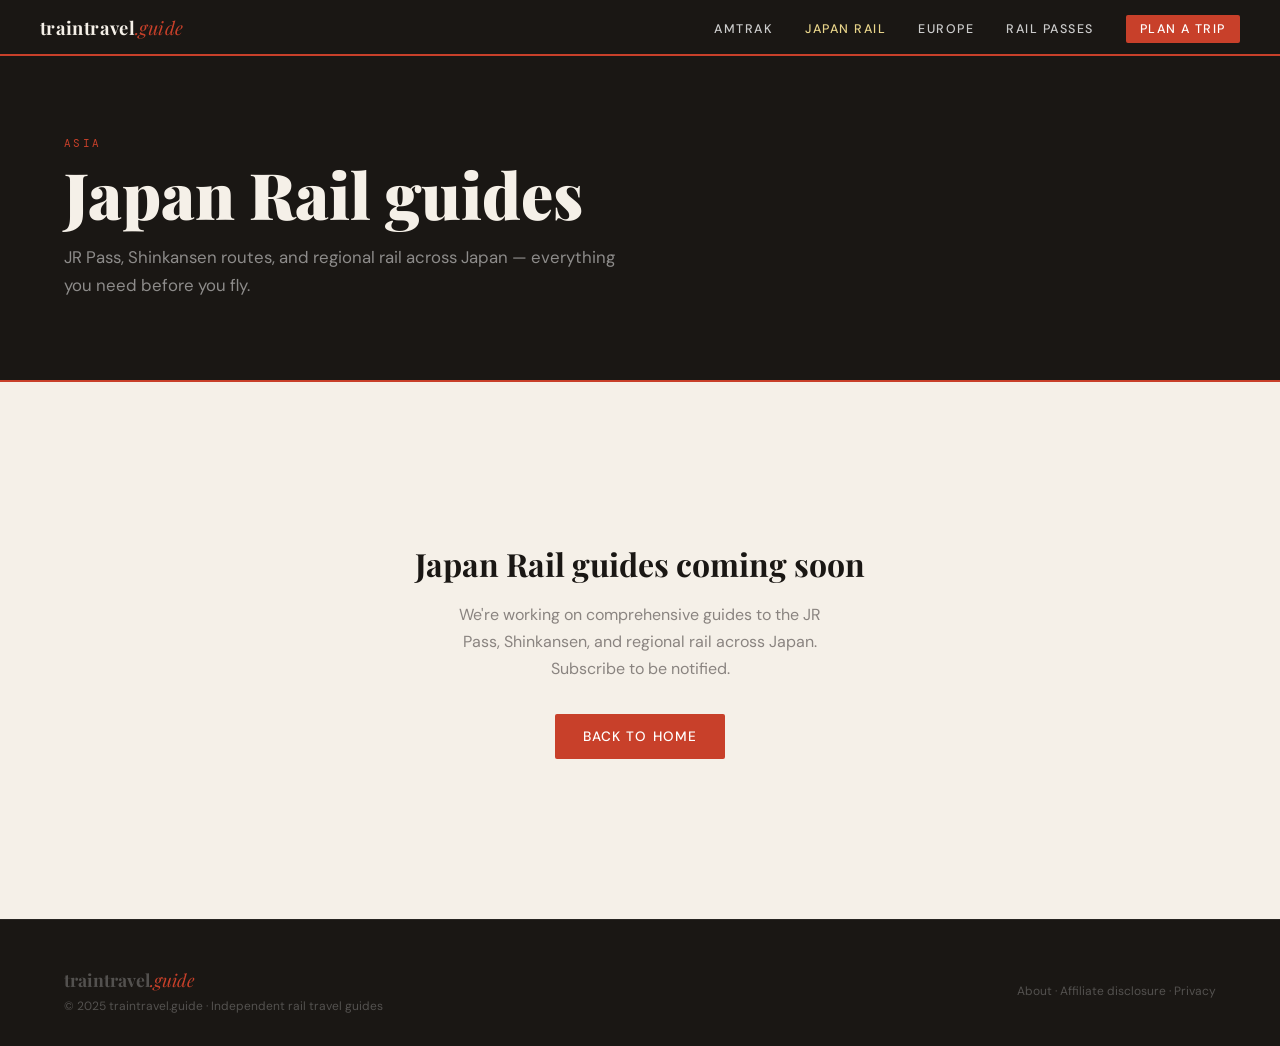
==== japan/index.html @ 1087ac1a "Initial commit" ====
<!DOCTYPE html>
<html lang="en">
<head>
  <meta charset="UTF-8">
  <meta name="viewport" content="width=device-width, initial-scale=1.0">
  <title>Japan Rail Pass Guide 2025 — traintravel.guide</title>
  <meta name="description" content="Everything you need to know about the Japan Rail Pass — how to buy, which pass to choose, and whether it's worth it for your trip.">
  <link rel="stylesheet" href="/css/style.css">
  <style>
    body { padding-top: 56px; }
    .hub-hero { background: var(--ink); padding: 5rem 4rem; border-bottom: 2px solid var(--rail); }
    .hub-title { font-family: var(--serif); font-size: clamp(2.5rem, 5vw, 4rem); font-weight: 900; color: var(--cream); line-height: 1.05; margin-bottom: 1rem; animation: fadeUp 0.8s ease both; }
    .hub-subtitle { font-size: 1.05rem; color: rgba(255,255,255,0.5); line-height: 1.7; max-width: 560px; animation: fadeUp 0.8s 0.1s ease both; }
    .hub-body { max-width: 1200px; margin: 0 auto; padding: 5rem 4rem; }
    .coming-soon { text-align: center; padding: 5rem 2rem; }
    .coming-soon h2 { font-family: var(--serif); font-size: 2rem; font-weight: 700; margin-bottom: 1rem; }
    .coming-soon p { color: var(--ink-muted); font-size: 1rem; max-width: 400px; margin: 0 auto 2rem; line-height: 1.7; }
  </style>
</head>
<body>
  <div id="nav-placeholder"></div>
  <header class="hub-hero">
    <p class="section-label">Asia</p>
    <h1 class="hub-title">Japan Rail guides</h1>
    <p class="hub-subtitle">JR Pass, Shinkansen routes, and regional rail across Japan — everything you need before you fly.</p>
  </header>
  <div class="hub-body">
    <div class="coming-soon fade-in">
      <h2>Japan Rail guides coming soon</h2>
      <p>We're working on comprehensive guides to the JR Pass, Shinkansen, and regional rail across Japan. Subscribe to be notified.</p>
      <a href="/" class="btn-primary">Back to home</a>
    </div>
  </div>
  <div id="footer-placeholder"></div>
  <script src="/js/main.js"></script>
</body>
</html>
---- css/style.css ----
/* ============================================================
   traintravel.guide — Global Stylesheet
   ============================================================ */

@import url('https://fonts.googleapis.com/css2?family=Playfair+Display:ital,wght@0,400;0,700;0,900;1,400;1,700&family=DM+Sans:wght@300;400;500&family=DM+Mono:wght@400;500&display=swap');

/* ── RESET ── */
*, *::before, *::after { box-sizing: border-box; margin: 0; padding: 0; }

/* ── DESIGN TOKENS ── */
:root {
  --ink:        #1a1714;
  --ink-light:  #4a4540;
  --ink-muted:  #8a8480;
  --cream:      #f5f0e8;
  --cream-dark: #ede7d9;
  --rail:       #c8402a;
  --rail-dark:  #9c2f1e;
  --gold:       #b8973a;
  --gold-light: #e8d48a;
  --forest:     #2d4a35;
  --sky:        #1e3a5f;
  --serif: 'Playfair Display', Georgia, serif;
  --sans:  'DM Sans', sans-serif;
  --mono:  'DM Mono', monospace;
  --col-main: 680px;
  --radius: 4px;
}

/* ── BASE ── */
html { scroll-behavior: smooth; }
body {
  font-family: var(--sans);
  background: var(--cream);
  color: var(--ink);
  overflow-x: hidden;
}
img { display: block; max-width: 100%; }
a { color: var(--rail); }

/* ── NAV (injected via components/nav.html) ── */
#site-nav {
  position: fixed; top: 0; left: 0; right: 0; z-index: 100;
  background: var(--ink);
  display: flex; align-items: center; justify-content: space-between;
  padding: 0 2.5rem;
  height: 56px;
  border-bottom: 2px solid var(--rail);
}
.nav-logo {
  font-family: var(--serif);
  font-size: 1.15rem;
  font-weight: 700;
  color: var(--cream);
  letter-spacing: 0.02em;
  text-decoration: none;
}
.nav-logo .tld { color: var(--rail); font-weight: 400; font-style: italic; }
.nav-links { display: flex; gap: 2rem; list-style: none; }
.nav-links a {
  font-size: 0.78rem; font-weight: 500;
  letter-spacing: 0.12em; text-transform: uppercase;
  color: #ccc; text-decoration: none; transition: color 0.2s;
}
.nav-links a:hover { color: var(--gold-light); }
.nav-cta {
  background: var(--rail); color: white !important;
  padding: 6px 14px; border-radius: 2px;
}
.nav-cta:hover { background: var(--rail-dark) !important; }

/* ── FOOTER (injected via components/footer.html) ── */
#site-footer {
  background: var(--ink);
  color: rgba(255,255,255,0.5);
  padding: 3rem 4rem 2rem;
  border-top: 1px solid rgba(255,255,255,0.06);
}
.footer-bottom {
  max-width: 1200px; margin: 0 auto;
  display: flex; justify-content: space-between; align-items: center;
  font-size: 0.75rem; color: rgba(255,255,255,0.25);
  flex-wrap: wrap; gap: 1rem;
}
.footer-bottom a { color: rgba(255,255,255,0.25); text-decoration: none; }
.footer-bottom a:hover { color: rgba(255,255,255,0.6); }
.footer-logo {
  font-family: var(--serif); font-size: 1.1rem; font-weight: 700;
  color: var(--cream); text-decoration: none; display: block; margin-bottom: 0.4rem;
}
.footer-logo .tld { color: var(--rail); font-weight: 400; font-style: italic; }

/* ── READING PROGRESS BAR ── */
#progress { position: fixed; top: 56px; left: 0; right: 0; z-index: 99; height: 3px; }
#progress-fill { height: 100%; width: 0%; background: var(--rail); transition: width 0.1s linear; }

/* ── BUTTONS ── */
.btn-primary {
  display: inline-block;
  background: var(--rail); color: white;
  padding: 14px 28px;
  font-size: 0.85rem; font-weight: 500;
  letter-spacing: 0.08em; text-transform: uppercase;
  text-decoration: none; border: none; cursor: pointer;
  transition: background 0.2s, transform 0.15s;
  border-radius: 2px;
}
.btn-primary:hover { background: var(--rail-dark); transform: translateY(-1px); }
.btn-ghost {
  display: inline-block;
  background: transparent; color: var(--cream);
  padding: 13px 28px;
  font-size: 0.85rem; font-weight: 500;
  letter-spacing: 0.08em; text-transform: uppercase;
  text-decoration: none;
  border: 1px solid rgba(255,255,255,0.25);
  transition: border-color 0.2s, color 0.2s, transform 0.15s;
  border-radius: 2px;
}
.btn-ghost:hover { border-color: var(--gold-light); color: var(--gold-light); transform: translateY(-1px); }

/* ── SECTION LABELS ── */
.section-label {
  font-family: var(--mono);
  font-size: 0.68rem; letter-spacing: 0.22em; text-transform: uppercase;
  color: var(--rail); margin-bottom: 0.6rem;
}
.section-title {
  font-family: var(--serif);
  font-size: clamp(2rem, 3.5vw, 3rem);
  font-weight: 700; line-height: 1.1; color: var(--ink);
}

/* ── CARDS ── */
.card {
  background: var(--cream); overflow: hidden; cursor: pointer;
  transition: transform 0.3s ease;
}
.card:hover { transform: scale(0.995); }
.card-tag {
  display: inline-block;
  font-family: var(--mono); font-size: 0.65rem;
  letter-spacing: 0.18em; text-transform: uppercase;
  color: white; background: var(--rail);
  padding: 3px 8px; margin-bottom: 0.75rem; border-radius: 2px;
}
.card-tag.forest { background: var(--forest); }
.card-tag.sky    { background: var(--sky); }
.card-tag.gold   { background: var(--gold); }
.card-title {
  font-family: var(--serif); font-weight: 700;
  line-height: 1.25; color: var(--ink); text-decoration: none; display: block;
}
.card-excerpt { font-size: 0.88rem; color: var(--ink-muted); line-height: 1.6; margin-bottom: 1rem; }
.card-meta {
  font-family: var(--mono); font-size: 0.65rem;
  letter-spacing: 0.1em; color: var(--ink-muted); text-transform: uppercase;
}

/* ── ARTICLE BODY TYPOGRAPHY ── */
.article-body p { font-size: 1.05rem; line-height: 1.8; color: var(--ink-light); margin-bottom: 1.5rem; }
.article-body p strong { color: var(--ink); font-weight: 500; }
.article-body h2 {
  font-family: var(--serif); font-size: 1.75rem; font-weight: 700;
  color: var(--ink); margin: 3rem 0 1rem; padding-top: 1rem;
  border-top: 1px solid var(--cream-dark); line-height: 1.2;
}
.article-body h3 {
  font-family: var(--serif); font-size: 1.25rem; font-weight: 700;
  color: var(--ink); margin: 2rem 0 0.75rem;
}
.article-body ul, .article-body ol { padding-left: 1.5rem; margin-bottom: 1.5rem; }
.article-body li { font-size: 1.05rem; line-height: 1.75; color: var(--ink-light); margin-bottom: 0.4rem; }
.article-body a { color: var(--rail); text-decoration: underline; text-decoration-color: rgba(200,64,42,0.3); text-underline-offset: 3px; }
.article-body a:hover { text-decoration-color: var(--rail); }
.article-body .lead-para::first-letter {
  font-family: var(--serif); font-size: 4.5rem; font-weight: 900;
  float: left; line-height: 0.82; margin: 0.12em 0.1em 0 0; color: var(--ink);
}

/* ── ARTICLE COMPONENTS ── */
.pull-quote {
  border-left: 3px solid var(--rail); margin: 2.5rem 0;
  padding: 1rem 1.5rem; background: var(--cream-dark);
}
.pull-quote p {
  font-family: var(--serif); font-size: 1.25rem !important;
  font-style: italic; color: var(--ink) !important; line-height: 1.55 !important; margin: 0 !important;
}
.pull-quote cite {
  display: block; font-family: var(--mono); font-size: 0.68rem;
  letter-spacing: 0.12em; text-transform: uppercase;
  color: var(--ink-muted); margin-top: 0.6rem; font-style: normal;
}
.info-box {
  background: white; border: 1px solid var(--cream-dark);
  border-top: 3px solid var(--forest); padding: 1.5rem; margin: 2rem 0; border-radius: 0 0 var(--radius) var(--radius);
}
.info-box-title {
  font-family: var(--mono); font-size: 0.68rem; letter-spacing: 0.18em;
  text-transform: uppercase; color: var(--forest); margin-bottom: 0.75rem;
  display: flex; align-items: center; gap: 8px;
}
.info-box-title::before { content: ''; display: block; width: 8px; height: 8px; background: var(--forest); border-radius: 50%; }
.info-box p { font-size: 0.92rem !important; color: var(--ink-muted) !important; margin-bottom: 0.4rem !important; line-height: 1.65 !important; }
.info-box p:last-child { margin-bottom: 0 !important; }

.affiliate-box {
  background: var(--ink); border-radius: var(--radius); padding: 1.75rem;
  margin: 2.5rem 0; display: flex; align-items: flex-start; gap: 1.25rem;
}
.affiliate-icon { font-size: 2rem; flex-shrink: 0; margin-top: 2px; }
.affiliate-label { font-family: var(--mono); font-size: 0.65rem; letter-spacing: 0.2em; text-transform: uppercase; color: rgba(255,255,255,0.4); margin-bottom: 4px; }
.affiliate-title { font-family: var(--serif); font-size: 1.1rem; font-weight: 700; color: var(--cream); margin-bottom: 0.4rem; }
.affiliate-desc { font-size: 0.85rem !important; color: rgba(255,255,255,0.5) !important; line-height: 1.55 !important; margin-bottom: 1rem !important; }
.affiliate-btn {
  display: inline-block; background: var(--rail); color: white;
  padding: 10px 20px; font-size: 0.8rem; font-weight: 500;
  letter-spacing: 0.08em; text-transform: uppercase; text-decoration: none;
  border-radius: 2px; transition: background 0.2s;
}
.affiliate-btn:hover { background: var(--rail-dark); }
.affiliate-price { font-family: var(--mono); font-size: 0.75rem; color: var(--gold-light); margin-left: 0.75rem; }

/* ── ROUTE TABLE ── */
.route-table { width: 100%; border-collapse: collapse; font-size: 0.88rem; margin: 1.5rem 0 2rem; }
.route-table th {
  font-family: var(--mono); font-size: 0.65rem; letter-spacing: 0.15em; text-transform: uppercase;
  color: var(--ink-muted); padding: 0 1rem 0.75rem; text-align: left; border-bottom: 1px solid var(--cream-dark);
}
.route-table td { padding: 0.9rem 1rem; border-bottom: 1px solid var(--cream-dark); color: var(--ink-light); vertical-align: middle; }
.route-table tr:hover td { background: white; }
.stop-name { font-weight: 500; color: var(--ink); }
.stop-state { font-family: var(--mono); font-size: 0.68rem; letter-spacing: 0.1em; text-transform: uppercase; color: var(--ink-muted); display: block; margin-top: 2px; }
.highlight-stop td { background: rgba(200,64,42,0.05); }
.highlight-stop .stop-name { color: var(--rail); }

/* ── TABLE OF CONTENTS ── */
.toc {
  background: white; border: 1px solid var(--cream-dark);
  border-top: 3px solid var(--rail); padding: 1.5rem; margin-bottom: 3rem;
  border-radius: 0 0 var(--radius) var(--radius);
}
.toc-title { font-family: var(--mono); font-size: 0.68rem; letter-spacing: 0.18em; text-transform: uppercase; color: var(--rail); margin-bottom: 1rem; }
.toc ol { padding-left: 1.25rem; margin: 0; }
.toc li { font-size: 0.88rem !important; color: var(--ink-light) !important; margin-bottom: 0.4rem !important; line-height: 1.5 !important; }
.toc a { color: var(--ink-light) !important; text-decoration: none !important; transition: color 0.2s; }
.toc a:hover { color: var(--rail) !important; }

/* ── SIDEBAR ── */
.sidebar-card { background: white; border: 1px solid var(--cream-dark); border-radius: var(--radius); overflow: hidden; margin-bottom: 1.5rem; }
.sidebar-card-head { padding: 1rem 1.25rem 0.75rem; border-bottom: 1px solid var(--cream-dark); }
.sidebar-card-title { font-family: var(--mono); font-size: 0.65rem; letter-spacing: 0.18em; text-transform: uppercase; color: var(--ink-muted); }
.sidebar-card-body { padding: 1.25rem; }
.fact-row { display: flex; justify-content: space-between; padding: 0.55rem 0; border-bottom: 1px solid var(--cream-dark); font-size: 0.85rem; }
.fact-row:last-child { border-bottom: none; padding-bottom: 0; }
.fact-label { color: var(--ink-muted); }
.fact-value { font-weight: 500; color: var(--ink); text-align: right; max-width: 55%; }
.sidebar-affiliate { background: var(--ink); border-radius: var(--radius); padding: 1.25rem; margin-bottom: 1.5rem; text-align: center; }
.sidebar-affiliate-label { font-family: var(--mono); font-size: 0.6rem; letter-spacing: 0.15em; text-transform: uppercase; color: rgba(255,255,255,0.3); margin-bottom: 0.6rem; }
.sidebar-affiliate-name { font-family: var(--serif); font-size: 1.05rem; font-weight: 700; color: var(--cream); margin-bottom: 0.3rem; }
.sidebar-affiliate-price { font-family: var(--mono); font-size: 0.88rem; color: var(--gold-light); margin-bottom: 1rem; }
.sidebar-affiliate-btn {
  display: block; background: var(--rail); color: white; padding: 10px;
  font-size: 0.78rem; font-weight: 500; letter-spacing: 0.08em; text-transform: uppercase;
  text-decoration: none; border-radius: 2px; transition: background 0.2s; margin-bottom: 0.5rem;
}
.sidebar-affiliate-btn:hover { background: var(--rail-dark); }
.sidebar-affiliate-note { font-size: 0.7rem; color: rgba(255,255,255,0.25); }
.related-list { list-style: none; padding: 0; margin: 0; }
.related-list li { border-bottom: 1px solid var(--cream-dark); }
.related-list li:last-child { border-bottom: none; }
.related-list a { display: block; padding: 0.75rem 0; font-size: 0.88rem; font-weight: 500; color: var(--ink); text-decoration: none; line-height: 1.4; transition: color 0.2s; }
.related-list a:hover { color: var(--rail); }
.related-tag { display: inline-block; font-family: var(--mono); font-size: 0.6rem; letter-spacing: 0.1em; text-transform: uppercase; background: var(--cream-dark); color: var(--ink-muted); padding: 1px 6px; margin-bottom: 3px; border-radius: 2px; }

/* ── AUTHOR BOX ── */
.author-box { display: flex; gap: 1.25rem; align-items: flex-start; padding: 2rem; background: white; border: 1px solid var(--cream-dark); margin: 3rem 0; }
.author-avatar { width: 56px; height: 56px; border-radius: 50%; background: var(--ink); flex-shrink: 0; display: flex; align-items: center; justify-content: center; font-family: var(--serif); font-size: 1.3rem; font-weight: 700; color: var(--cream); }
.author-name { font-family: var(--serif); font-size: 1rem; font-weight: 700; color: var(--ink); margin-bottom: 3px; }
.author-title { font-family: var(--mono); font-size: 0.65rem; letter-spacing: 0.12em; text-transform: uppercase; color: var(--ink-muted); margin-bottom: 0.5rem; }
.author-bio { font-size: 0.88rem; color: var(--ink-muted); line-height: 1.6; }

/* ── NEXT ARTICLE ── */
.next-article {
  background: var(--ink); padding: 3.5rem 4rem;
  display: flex; align-items: center; justify-content: space-between; gap: 2rem;
  text-decoration: none; transition: background 0.2s;
}
.next-article:hover { background: #14120f; }
.next-label { font-family: var(--mono); font-size: 0.65rem; letter-spacing: 0.2em; text-transform: uppercase; color: rgba(255,255,255,0.3); margin-bottom: 0.5rem; }
.next-title { font-family: var(--serif); font-size: 1.5rem; font-weight: 700; color: var(--cream); max-width: 520px; line-height: 1.2; }
.next-arrow { font-size: 2rem; color: var(--rail); flex-shrink: 0; transition: transform 0.2s; }
.next-article:hover .next-arrow { transform: translateX(6px); }

/* ── ANIMATIONS ── */
@keyframes fadeUp {
  from { opacity: 0; transform: translateY(24px); }
  to   { opacity: 1; transform: translateY(0); }
}
@keyframes marquee {
  from { transform: translateX(0); }
  to   { transform: translateX(-50%); }
}
.fade-in { opacity: 0; transform: translateY(20px); transition: opacity 0.7s ease, transform 0.7s ease; }
.fade-in.visible { opacity: 1; transform: translateY(0); }
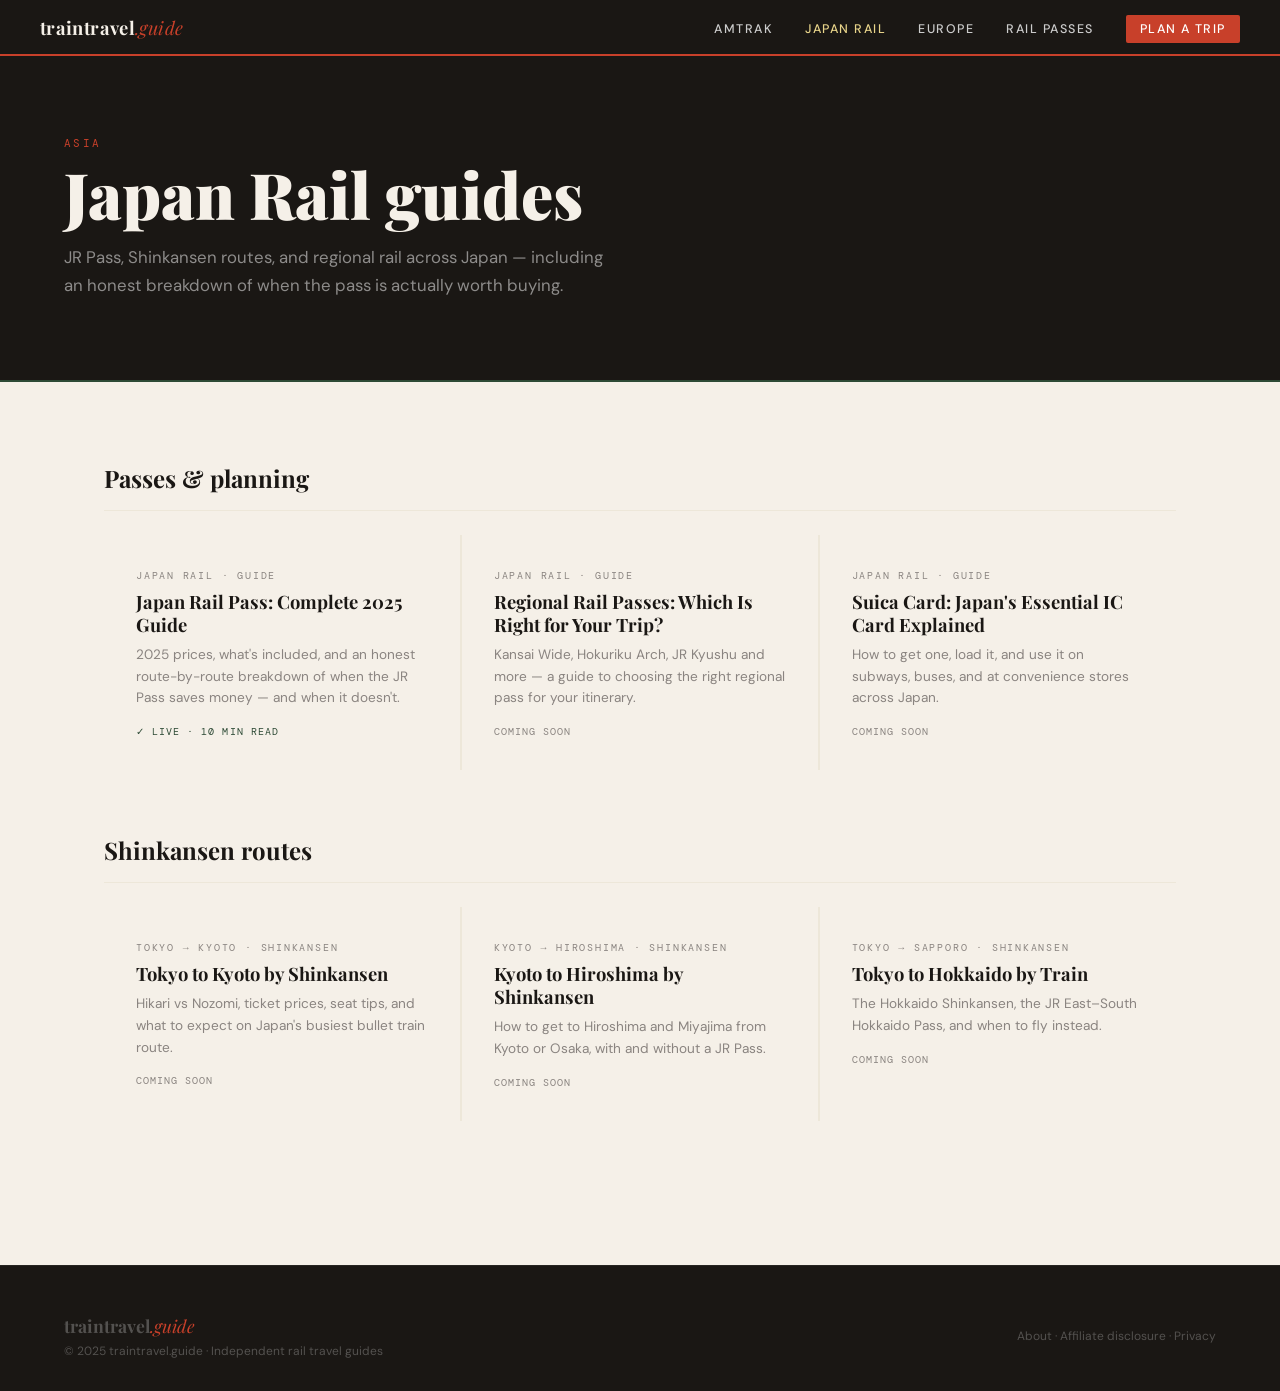
==== commit c50b894d: "japan index updated and jr-pass.html added" ====
--- a/japan/index.html
+++ b/japan/index.html
@@ -3,34 +3,84 @@
 <head>
   <meta charset="UTF-8">
   <meta name="viewport" content="width=device-width, initial-scale=1.0">
-  <title>Japan Rail Pass Guide 2025 — traintravel.guide</title>
-  <meta name="description" content="Everything you need to know about the Japan Rail Pass — how to buy, which pass to choose, and whether it's worth it for your trip.">
+  <title>Japan Rail Guides: JR Pass, Shinkansen & Regional Rail — traintravel.guide</title>
+  <meta name="description" content="Complete guides to the Japan Rail Pass, Shinkansen routes, and regional rail — including an honest breakdown of when the JR Pass is worth buying.">
   <link rel="stylesheet" href="/css/style.css">
   <style>
     body { padding-top: 56px; }
-    .hub-hero { background: var(--ink); padding: 5rem 4rem; border-bottom: 2px solid var(--rail); }
+    .hub-hero { background: var(--ink); padding: 5rem 4rem; border-bottom: 2px solid var(--forest); }
+    .hub-hero-inner { max-width: 800px; }
     .hub-title { font-family: var(--serif); font-size: clamp(2.5rem, 5vw, 4rem); font-weight: 900; color: var(--cream); line-height: 1.05; margin-bottom: 1rem; animation: fadeUp 0.8s ease both; }
     .hub-subtitle { font-size: 1.05rem; color: rgba(255,255,255,0.5); line-height: 1.7; max-width: 560px; animation: fadeUp 0.8s 0.1s ease both; }
     .hub-body { max-width: 1200px; margin: 0 auto; padding: 5rem 4rem; }
-    .coming-soon { text-align: center; padding: 5rem 2rem; }
-    .coming-soon h2 { font-family: var(--serif); font-size: 2rem; font-weight: 700; margin-bottom: 1rem; }
-    .coming-soon p { color: var(--ink-muted); font-size: 1rem; max-width: 400px; margin: 0 auto 2rem; line-height: 1.7; }
+    .hub-grid { display: grid; grid-template-columns: repeat(3, 1fr); gap: 1.5px; background: var(--cream-dark); margin-bottom: 4rem; }
+    .hub-card { background: var(--cream); padding: 2rem; text-decoration: none; display: block; transition: background 0.2s; border-top: 2px solid transparent; }
+    .hub-card:hover { background: white; border-top-color: var(--forest); }
+    .hub-card-label { font-family: var(--mono); font-size: 0.62rem; letter-spacing: 0.18em; text-transform: uppercase; color: var(--ink-muted); margin-bottom: 0.5rem; }
+    .hub-card-title { font-family: var(--serif); font-size: 1.15rem; font-weight: 700; color: var(--ink); margin-bottom: 0.5rem; line-height: 1.25; }
+    .hub-card-desc { font-size: 0.85rem; color: var(--ink-muted); line-height: 1.6; margin-bottom: 1rem; }
+    .hub-card-meta { font-family: var(--mono); font-size: 0.65rem; letter-spacing: 0.1em; text-transform: uppercase; color: var(--ink-muted); }
+    .hub-card-meta.live { color: var(--forest); }
+    .hub-section-title { font-family: var(--serif); font-size: 1.5rem; font-weight: 700; color: var(--ink); margin-bottom: 1.5rem; padding-bottom: 1rem; border-bottom: 1px solid var(--cream-dark); }
   </style>
 </head>
 <body>
   <div id="nav-placeholder"></div>
+
   <header class="hub-hero">
-    <p class="section-label">Asia</p>
-    <h1 class="hub-title">Japan Rail guides</h1>
-    <p class="hub-subtitle">JR Pass, Shinkansen routes, and regional rail across Japan — everything you need before you fly.</p>
+    <div class="hub-hero-inner">
+      <p class="section-label">Asia</p>
+      <h1 class="hub-title">Japan Rail guides</h1>
+      <p class="hub-subtitle">JR Pass, Shinkansen routes, and regional rail across Japan — including an honest breakdown of when the pass is actually worth buying.</p>
+    </div>
   </header>
+
   <div class="hub-body">
-    <div class="coming-soon fade-in">
-      <h2>Japan Rail guides coming soon</h2>
-      <p>We're working on comprehensive guides to the JR Pass, Shinkansen, and regional rail across Japan. Subscribe to be notified.</p>
-      <a href="/" class="btn-primary">Back to home</a>
+    <h2 class="hub-section-title">Passes &amp; planning</h2>
+    <div class="hub-grid fade-in">
+      <a href="/japan/jr-pass.html" class="hub-card">
+        <div class="hub-card-label">Japan Rail · Guide</div>
+        <div class="hub-card-title">Japan Rail Pass: Complete 2025 Guide</div>
+        <div class="hub-card-desc">2025 prices, what's included, and an honest route-by-route breakdown of when the JR Pass saves money — and when it doesn't.</div>
+        <div class="hub-card-meta live">✓ Live · 10 min read</div>
+      </a>
+      <a href="#" class="hub-card">
+        <div class="hub-card-label">Japan Rail · Guide</div>
+        <div class="hub-card-title">Regional Rail Passes: Which Is Right for Your Trip?</div>
+        <div class="hub-card-desc">Kansai Wide, Hokuriku Arch, JR Kyushu and more — a guide to choosing the right regional pass for your itinerary.</div>
+        <div class="hub-card-meta">Coming soon</div>
+      </a>
+      <a href="#" class="hub-card">
+        <div class="hub-card-label">Japan Rail · Guide</div>
+        <div class="hub-card-title">Suica Card: Japan's Essential IC Card Explained</div>
+        <div class="hub-card-desc">How to get one, load it, and use it on subways, buses, and at convenience stores across Japan.</div>
+        <div class="hub-card-meta">Coming soon</div>
+      </a>
+    </div>
+
+    <h2 class="hub-section-title">Shinkansen routes</h2>
+    <div class="hub-grid fade-in">
+      <a href="#" class="hub-card">
+        <div class="hub-card-label">Tokyo → Kyoto · Shinkansen</div>
+        <div class="hub-card-title">Tokyo to Kyoto by Shinkansen</div>
+        <div class="hub-card-desc">Hikari vs Nozomi, ticket prices, seat tips, and what to expect on Japan's busiest bullet train route.</div>
+        <div class="hub-card-meta">Coming soon</div>
+      </a>
+      <a href="#" class="hub-card">
+        <div class="hub-card-label">Kyoto → Hiroshima · Shinkansen</div>
+        <div class="hub-card-title">Kyoto to Hiroshima by Shinkansen</div>
+        <div class="hub-card-desc">How to get to Hiroshima and Miyajima from Kyoto or Osaka, with and without a JR Pass.</div>
+        <div class="hub-card-meta">Coming soon</div>
+      </a>
+      <a href="#" class="hub-card">
+        <div class="hub-card-label">Tokyo → Sapporo · Shinkansen</div>
+        <div class="hub-card-title">Tokyo to Hokkaido by Train</div>
+        <div class="hub-card-desc">The Hokkaido Shinkansen, the JR East–South Hokkaido Pass, and when to fly instead.</div>
+        <div class="hub-card-meta">Coming soon</div>
+      </a>
     </div>
   </div>
+
   <div id="footer-placeholder"></div>
   <script src="/js/main.js"></script>
 </body>
